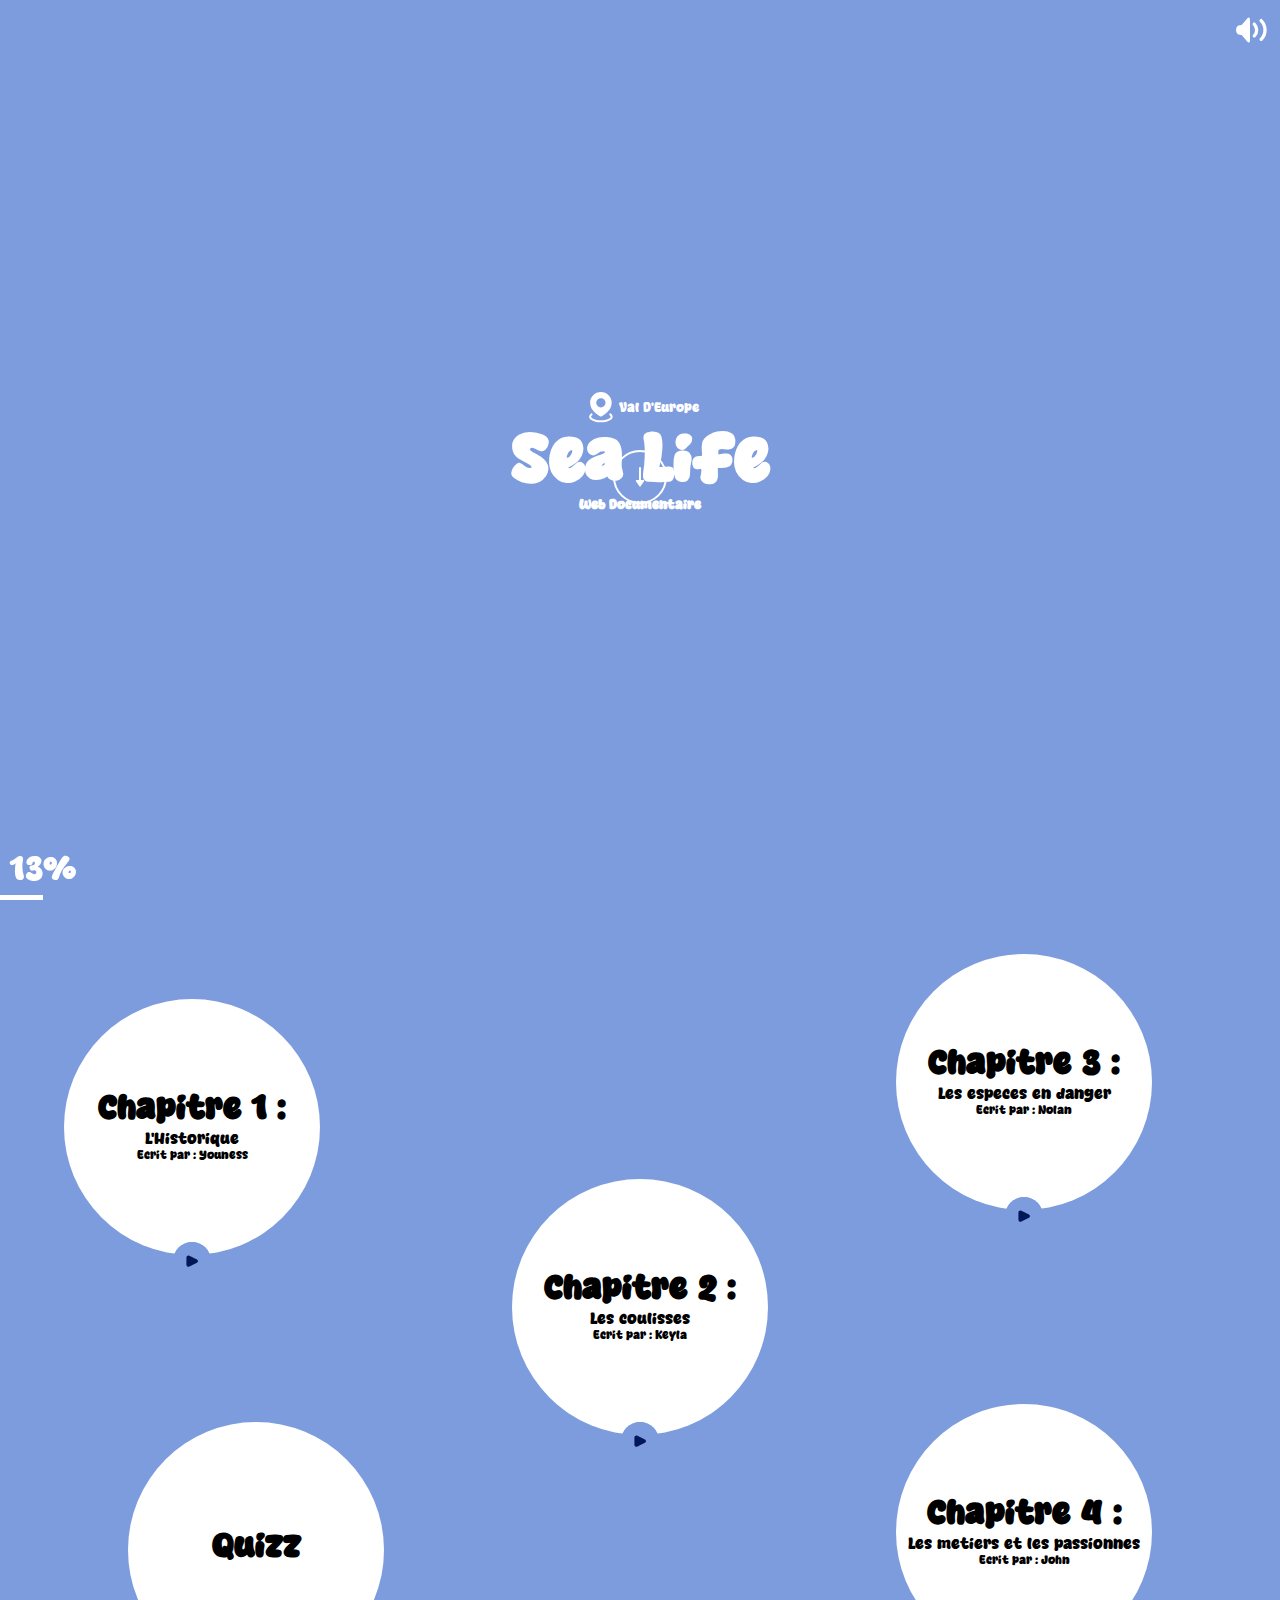
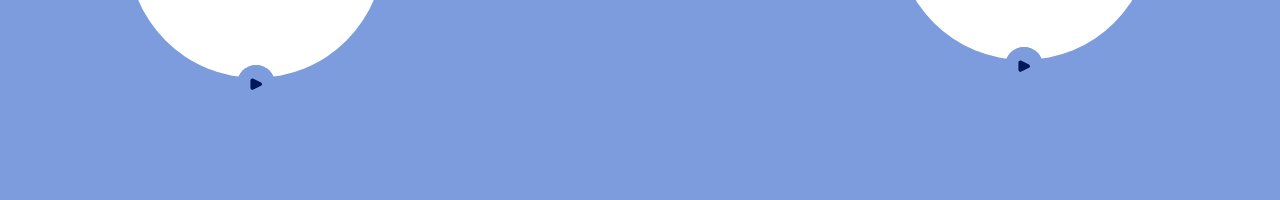
==== Sea life/Index.html @ f95d77ef "ye" ====
<!DOCTYPE html>
<html lang="en">
	<head>
		<meta charset="UTF-8" />
		<meta name="viewport" content="width=device-width, initial-scale=1.0" />
		<meta http-equiv="X-UA-Compatible" content="ie=edge" />
		<link rel="stylesheet" href="Style/Index.css" />
		<link rel="stylesheet" href="Style/style.css" />
		<title>Sea Life</title>
	</head>
	<body>
		<div class="section-wrapper">
			<!-- Section 1 -->
			<section class="section" id="section1">
				<div class="titre">
					<p style="display: flex; align-items: center">
						<img
							class="img"
							src="src/img/Pin_alt_fill.svg"
							alt="pin"
						/>Val D'Europe
					</p>
					<h1>Sea Life</h1>
					<h3>Web Documentaire</h3>
				</div>
				<div class="piedmehdi">
					<div class="chargement">
						<div class="guerriervoire"></div>
					</div>
				</div>
				<div class="minuteur">
					<div class="barre">
						<span class="pourcentage">0%</span>
					</div>
				</div>
				<svg
					class="sound_on"
					width="24"
					height="24"
					viewBox="0 0 24 24"
					fill="none"
					xmlns="http://www.w3.org/2000/svg"
				>
					<path
						d="M4.15838 13.9306C3.44537 12.7423 3.44537 11.2577 4.15838 10.0694V10.0694C4.37596 9.70674 4.73641 9.45272 5.1511 9.36978L6.84413 9.03117C6.94499 9.011 7.03591 8.95691 7.10176 8.87788L9.17085 6.39498C10.3534 4.97592 10.9447 4.26638 11.4723 4.45742C12 4.64846 12 5.57207 12 7.41928L12 16.5807C12 18.4279 12 19.3515 11.4723 19.5426C10.9447 19.7336 10.3534 19.0241 9.17085 17.605L7.10176 15.1221C7.03591 15.0431 6.94499 14.989 6.84413 14.9688L5.1511 14.6302C4.73641 14.5473 4.37596 14.2933 4.15838 13.9306V13.9306Z"
						fill="white"
					/>
					<path
						d="M14.5355 8.46447C15.4684 9.39732 15.9948 10.6611 16 11.9803C16.0052 13.2996 15.4888 14.5674 14.5633 15.5076"
						stroke="white"
						stroke-width="2"
						stroke-linecap="round"
					/>
					<path
						d="M18.6569 6.34314C20.1494 7.83572 20.9916 9.85769 20.9999 11.9685C21.0083 14.0793 20.182 16.1078 18.7012 17.6121"
						stroke="white"
						stroke-width="2"
						stroke-linecap="round"
					/>
				</svg>
				<svg
					class="sound_off"
					width="24"
					height="24"
					viewBox="0 0 24 24"
					fill="none"
					xmlns="http://www.w3.org/2000/svg"
				>
					<path
						d="M4.15838 13.9306C3.44537 12.7423 3.44537 11.2577 4.15838 10.0694V10.0694C4.37596 9.70674 4.73641 9.45272 5.1511 9.36978L6.84413 9.03117C6.94499 9.011 7.03591 8.95691 7.10176 8.87788L9.17085 6.39498C10.3534 4.97592 10.9447 4.26638 11.4723 4.45742C12 4.64846 12 5.57207 12 7.41928L12 16.5807C12 18.4279 12 19.3515 11.4723 19.5426C10.9447 19.7336 10.3534 19.0241 9.17085 17.605L7.10176 15.1221C7.03591 15.0431 6.94499 14.989 6.84413 14.9688L5.1511 14.6302C4.73641 14.5473 4.37596 14.2933 4.15838 13.9306V13.9306Z"
						fill="white"
					/>
					<path
						d="M15 15L21 9"
						stroke="white"
						stroke-width="2"
						stroke-linecap="round"
					/>
					<path
						d="M21 15L15 9"
						stroke="white"
						stroke-width="2"
						stroke-linecap="round"
					/>
				</svg>
				<a href="#section2">
					<svg
						class="slide"
						width="54"
						height="54"
						viewBox="0 0 54 54"
						fill="none"
						xmlns="http://www.w3.org/2000/svg"
					>
						<circle
							cx="27"
							cy="27"
							r="26"
							stroke="white"
							stroke-width="2"
						/>
						<path
							d="M27 32L27 18"
							stroke="white"
							stroke-width="2"
							stroke-linecap="round"
							stroke-linejoin="round"
						/>
						<path
							d="M27.2034 36.7152L31.0964 31.265C31.4746 30.7355 31.0961 30 30.4454 30L23.5546 30C22.9039 30 22.5254 30.7355 22.9036 31.265L26.7966 36.7152C26.8963 36.8548 27.1037 36.8548 27.2034 36.7152Z"
							fill="white"
						/>
					</svg>
				</a>
			</section>
		</div>
		<div class="section-wrapper">
			<!-- Section 2 -->
			<section class="section" id="section2">
				<div class="sommaire">
					<div class="chapitre1">
						<h1>Chapitre 1 :</h1>
						<p class="historique">L'Historique</p>
						<p class="auteur">Ecrit par : Youness</p>
						<svg
							class="introchap"
							width="72"
							height="72"
							viewBox="0 0 72 72"
							fill="none"
							xmlns="http://www.w3.org/2000/svg"
						>
							<rect
								width="72"
								height="72"
								rx="36"
								fill="#7D9CDE"
							/>
							<path
								d="M44.9656 32.8993L30.8111 25.822C28.218 24.5255 25.167 26.4111 25.167 29.3103V42.6896C25.167 45.5888 28.218 47.4745 30.8111 46.1779L44.9656 39.1007C47.5207 37.8231 47.5207 34.1768 44.9656 32.8993Z"
								fill="#001858"
							/>
						</svg>
					</div>

					<div class="chapitre2">
						<h1>Chapitre 2 :</h1>
						<p class="historique">Les coulisses</p>
						<p class="auteur">Ecrit par : Keyla</p>
						<svg
							class="introchap"
							width="72"
							height="72"
							viewBox="0 0 72 72"
							fill="none"
							xmlns="http://www.w3.org/2000/svg"
						>
							<rect
								width="72"
								height="72"
								rx="36"
								fill="#7D9CDE"
							/>
							<path
								d="M44.9656 32.8993L30.8111 25.822C28.218 24.5255 25.167 26.4111 25.167 29.3103V42.6896C25.167 45.5888 28.218 47.4745 30.8111 46.1779L44.9656 39.1007C47.5207 37.8231 47.5207 34.1768 44.9656 32.8993Z"
								fill="#001858"
							/>
						</svg>
					</div>
					<div class="chapitre3">
						<h1>Chapitre 3 :</h1>
						<p class="historique">Les especes en danger</p>
						<p class="auteur">Ecrit par : Nolan</p>
						<svg
							class="introchap"
							width="72"
							height="72"
							viewBox="0 0 72 72"
							fill="none"
							xmlns="http://www.w3.org/2000/svg"
						>
							<rect
								width="72"
								height="72"
								rx="36"
								fill="#7D9CDE"
							/>
							<path
								d="M44.9656 32.8993L30.8111 25.822C28.218 24.5255 25.167 26.4111 25.167 29.3103V42.6896C25.167 45.5888 28.218 47.4745 30.8111 46.1779L44.9656 39.1007C47.5207 37.8231 47.5207 34.1768 44.9656 32.8993Z"
								fill="#001858"
							/>
						</svg>
					</div>
					<div class="chapitre4">
						<h1>Chapitre 4 :</h1>
						<p class="historique">Les metiers et les passionnes</p>
						<p class="auteur">Ecrit par : John</p>
						<svg
							class="introchap"
							width="72"
							height="72"
							viewBox="0 0 72 72"
							fill="none"
							xmlns="http://www.w3.org/2000/svg"
						>
							<rect
								width="72"
								height="72"
								rx="36"
								fill="#7D9CDE"
							/>
							<path
								d="M44.9656 32.8993L30.8111 25.822C28.218 24.5255 25.167 26.4111 25.167 29.3103V42.6896C25.167 45.5888 28.218 47.4745 30.8111 46.1779L44.9656 39.1007C47.5207 37.8231 47.5207 34.1768 44.9656 32.8993Z"
								fill="#001858"
							/>
						</svg>
					</div>
					<div class="quizz">
						<h1>Quizz</h1>
						<p class="historique"></p>
						<p class="auteur"></p>
						<svg
							class="introchap"
							width="72"
							height="72"
							viewBox="0 0 72 72"
							fill="none"
							xmlns="http://www.w3.org/2000/svg"
						>
							<rect
								width="72"
								height="72"
								rx="36"
								fill="#7D9CDE"
							/>
							<path
								d="M44.9656 32.8993L30.8111 25.822C28.218 24.5255 25.167 26.4111 25.167 29.3103V42.6896C25.167 45.5888 28.218 47.4745 30.8111 46.1779L44.9656 39.1007C47.5207 37.8231 47.5207 34.1768 44.9656 32.8993Z"
								fill="#001858"
							/>
						</svg>
					</div>
					<div class="gallerie">
						<svg
							width="43"
							height="43"
							viewBox="0 0 43 43"
							fill="none"
							xmlns="http://www.w3.org/2000/svg"
						>
							<circle cx="21.5" cy="21.5" r="21.5" fill="white" />
							<path
								fill-rule="evenodd"
								clip-rule="evenodd"
								d="M16 17.2C16 16.0799 16 15.5198 16.218 15.092C16.4097 14.7157 16.7157 14.4097 17.092 14.218C17.5198 14 18.0799 14 19.2 14H20.5012C21.0521 14 21.3276 14 21.5829 14.0687C21.809 14.1295 22.0228 14.2296 22.2143 14.3644C22.4305 14.5166 22.6068 14.7282 22.9595 15.1514L24.5 17H26.8C27.9201 17 28.4802 17 28.908 17.218C29.2843 17.4097 29.5903 17.7157 29.782 18.092C30 18.5198 30 19.0799 30 20.2V22.8C30 23.9201 30 24.4802 29.782 24.908C29.5903 25.2843 29.2843 25.5903 28.908 25.782C28.4802 26 27.9201 26 26.8 26H26H17C16.4477 26 16 25.5523 16 25V18V17.2ZM14 18.0192C13.6078 18.0431 13.3295 18.097 13.092 18.218C12.7157 18.4097 12.4097 18.7157 12.218 19.092C12 19.5198 12 20.0799 12 21.2V23.6C12 25.8402 12 26.9603 12.436 27.816C12.8195 28.5686 13.4314 29.1805 14.184 29.564C15.0397 30 16.1598 30 18.4 30H22.8C23.9201 30 24.4802 30 24.908 29.782C25.2843 29.5903 25.5903 29.2843 25.782 28.908C25.903 28.6705 25.9569 28.3922 25.9808 28H17C15.3431 28 14 26.6569 14 25V18.0192Z"
								fill="#222222"
							/>
						</svg>
					</div>
				</div>
			</section>
		</div>
		<script src="src/js/script.js"></script>
	</body>
</html>
---- Sea life/Style/Index.css ----
html {
	scroll-behavior: smooth;
}
/* Style général */
.titre {
	font-family: "Yang Bagus", sans-serif;
	color: #ffffff;
	display: flex;
	flex-direction: column;
	justify-content: center;
	align-items: center;
	position: absolute;
	top: 50%;
	left: 50%;
	transform: translate(-50%, -50%);
	text-align: center;
}

/* Typographie responsive */
h1 {
	font-size: 5vw;
	padding: 0;
	margin: 0;
}
p,
h3 {
	font-size: 1vw;
	margin: 0;
	padding: 0;
}

/* Animation SVG */
.slide {
	position: absolute;
	animation: moveUpDown 0.8s infinite alternate;
	left: 50%;
	transform: translateX(-50%);
}

@keyframes moveUpDown {
	0% {
		top: 80%;
		transform: translateX(-50%) rotate(0deg);
	}
	100% {
		top: 85%;
		transform: translateX(-50%) rotate(10deg);
	}
}

/* Section avec positionnement relatif */
.section {
	position: relative;
}

/* Styles pour les "chapitres" et textes internes */
.chapitre1,
.chapitre2,
.chapitre3,
.quizz,
.chapitre4 {
	position: absolute;
	background-color: #ffffff;
	color: #000000;
	border-radius: 50%;
	width: 20vw;
	height: 20vw;
	display: flex;
	align-items: center;
	justify-content: center;
	font-size: 1.5vw;
	flex-direction: column;
	text-align: center;
	gap: 0.2vh;
}

/* Textes internes */
.chapitre1 h1,
.chapitre2 h1,
.chapitre3 h1,
.chapitre4 h1,
.quizz h1 {
	font-size: 1.7em; /* Ajusté pour les titres de chapitres */
	margin: 0;
}
.historique {
	font-size: 0.8em; /* Style pour le texte "Historique" */
}
.auteur {
	font-size: 0.6em; /* Style pour le texte de l’auteur */
	color: #000000; /* Couleur plus sombre pour contraste */
}

/* Positionnement adaptatif */
.chapitre1 {
	top: 10vh;
	left: 5vw;
}
.chapitre2 {
	top: 30vh;
	left: 40vw;
}
.chapitre3 {
	top: 5vh;
	left: 70vw;
}
.quizz {
	top: 57vh;
	left: 10vw;
}
.chapitre4 {
	top: 55vh;
	left: 70vw;
}

/* Styles adaptatifs pour écrans moyens */
@media (max-width: 1024px) {
	h1 {
		font-size: 10vw;
	}
	p,
	h3 {
		font-size: 4vw;
	}

	.chapitre1,
	.chapitre2,
	.chapitre3,
	.quizz,
	.chapitre4 {
		width: 25vw;
		height: 25vw;
		font-size: 2.5vw;
	}

	.chapitre1 h1,
	.chapitre2 h1,
	.chapitre3 h1,
	.chapitre4 h1,
	.quizz h1 {
		font-size: 4vw;
	}
	.historique {
		font-size: 1.2vw;
	}
	.auteur {
		font-size: 1vw;
	}

	.chapitre1 {
		top: 12vh;
		left: 5vw;
	}
	.chapitre2 {
		top: 35vh;
		left: 25vw;
	}
	.chapitre3 {
		top: 8vh;
		left: 60vw;
	}
	.quizz {
		top: 65vh;
		left: 10vw;
	}
	.chapitre4 {
		top: 55vh;
		left: 60vw;
	}
}

/* Styles adaptatifs pour petits écrans */
@media (max-width: 768px) {
	h1 {
		font-size: 12vw;
	}
	p,
	h3 {
		font-size: 5vw;
	}

	.chapitre1,
	.chapitre2,
	.chapitre3,
	.quizz,
	.chapitre4 {
		width: 30vw;
		height: 30vw;
		font-size: 3vw;
	}

	.chapitre1 h1,
	.chapitre2 h1,
	.chapitre3 h1,
	.chapitre4 h1,
	.quizz h1 {
		font-size: 5vw;
	}
	.historique {
		font-size: 2.5vw;
	}
	.auteur {
		font-size: 1.8vw;
	}

	.chapitre1 {
		top: 15vh;
		left: 5vw;
	}
	.chapitre2 {
		top: 45vh;
		left: 20vw;
	}
	.chapitre3 {
		top: 10vh;
		left: 50vw;
	}
	.quizz {
		top: 75vh;
		left: 5vw;
	}
	.chapitre4 {
		top: 65vh;
		left: 50vw;
	}
}

/* Styles pour très petits écrans */
@media (max-width: 480px) {
	h1 {
		font-size: 14vw;
	}
	p,
	h3 {
		font-size: 6vw;
	}

	.chapitre1,
	.chapitre2,
	.chapitre3,
	.quizz,
	.chapitre4 {
		width: 35vw;
		height: 35vw;
		font-size: 4vw;
	}

	.chapitre1 h1,
	.chapitre2 h1,
	.chapitre3 h1,
	.chapitre4 h1,
	.quizz h1 {
		font-size: 6vw;
	}
	.historique {
		font-size: 3vw;
	}
	.auteur {
		font-size: 2.5vw;
	}

	.chapitre1 {
		top: 20vh;
		left: 5vw;
	}
	.chapitre2 {
		top: 55vh;
		left: 15vw;
	}
	.chapitre3 {
		top: 15vh;
		left: 45vw;
	}
	.quizz {
		top: 80vh;
		left: 5vw;
	}
	.chapitre4 {
		top: 70vh;
		left: 45vw;
	}
}

/* Style pour les boutons */
.introchap {
	background-color: #7d9cde;
	border-radius: 50%;
	width: 3vw;
	height: 3vw;
	top: 27vh;
	display: flex;
	position: absolute;
	align-items: center;
	justify-content: center;
	cursor: pointer;
	font-size: 1.5vw;
}

@media (max-width: 480px) {
	.introchap {
		width: 10vw;
		height: 10vw;
		top: 20vh;
		font-size: 2.5vw;
	}
}

/* Espacement entre les éléments */
.chapitre1,
.chapitre2,
.chapitre3,
.quizz,
.chapitre4 {
	margin: 1vh 0; /* Espacement vertical */
	flex-direction: column;
	align-items: center;
	justify-content: center;
}

.piedmehdi {
	display: flex;
	justify-content: center;
	align-items: center;
	height: 100vh;
}

.chargement {
	width: 0; /* Start at 0 */
	height: 5px; /* Thickness of the loading bar */
	background-color: #ffffff00;
	overflow: hidden;
	position: fixed;
	bottom: 0; /* Align to bottom */
	left: 0; /* Align to left */
}

.guerriervoire {
	width: 0%; /* Start with 0% and increase with JavaScript */
	height: 100%;
	background-color: #ffffff;
	transition: width 0.1s ease;
}

@keyframes fill {
	0% {
		width: 0;
	}
	100% {
		width: 100%;
	}
}

.chapitre1:hover,
.chapitre2:hover,
.chapitre3:hover,
.chapitre4:hover,
.quizz:hover,
.introchap:hover {
	transform: scale(1.05);
	box-shadow: 0 0 10px rgba(0, 0, 0, 0.2);
	transition: transform 0.3s ease, box-shadow 0.3s ease;
}

.sound_on {
	cursor: pointer;
	position: fixed;
	top: 10px;
	right: 10px;
	z-index: 9999;
	width: 40px;
	height: 40px;
	background-color: #7d9cde;
	border-radius: 50%;
	display: flex;
	justify-content: center;
	align-items: center;
	font-size: 20px;
	color: white;
}

.sound_off {
	cursor: pointer;
	position: fixed;
	top: 10px;
	right: 10px;
	z-index: 9999;
	width: 40px;
	height: 40px;
	background-color: #7d9cde;
	border-radius: 50%;
	display: none;
	justify-content: center;
	align-items: center;
	font-size: 20px;
	color: white;
}

.minuteur {
	position: fixed;
	bottom: 10px;
	left: 10px;
}
---- Sea life/Style/style.css ----
body {
    -webkit-font-smoothing: antialiased;
    -moz-osx-font-smoothing: grayscale;
}
@font-face {
	font-family: "Yang Bagus";
	src: url("../src/font/Yang-Bagus.woff") format("woff");
	font-weight: normal;
	font-style: normal;
}
* {
	margin: 0;
	padding: 0;
	box-sizing: border-box;
}
body {
	font-family: "Yang Bagus";
	text-align: center;
}
.section-wrapper {
	height: 100vh;
	overflow: hidden;
}

.section {
	height: 100vh;
	display: flex;
	align-items: center;
	justify-content: center;
	color: white;
	font-size: 2em;
	padding: 20px;
	
}

/* Different background colors for each section */
#section1, #section2 {
    background-color: #7d9cde;
}
html {
    scroll-behavior: smooth;
}
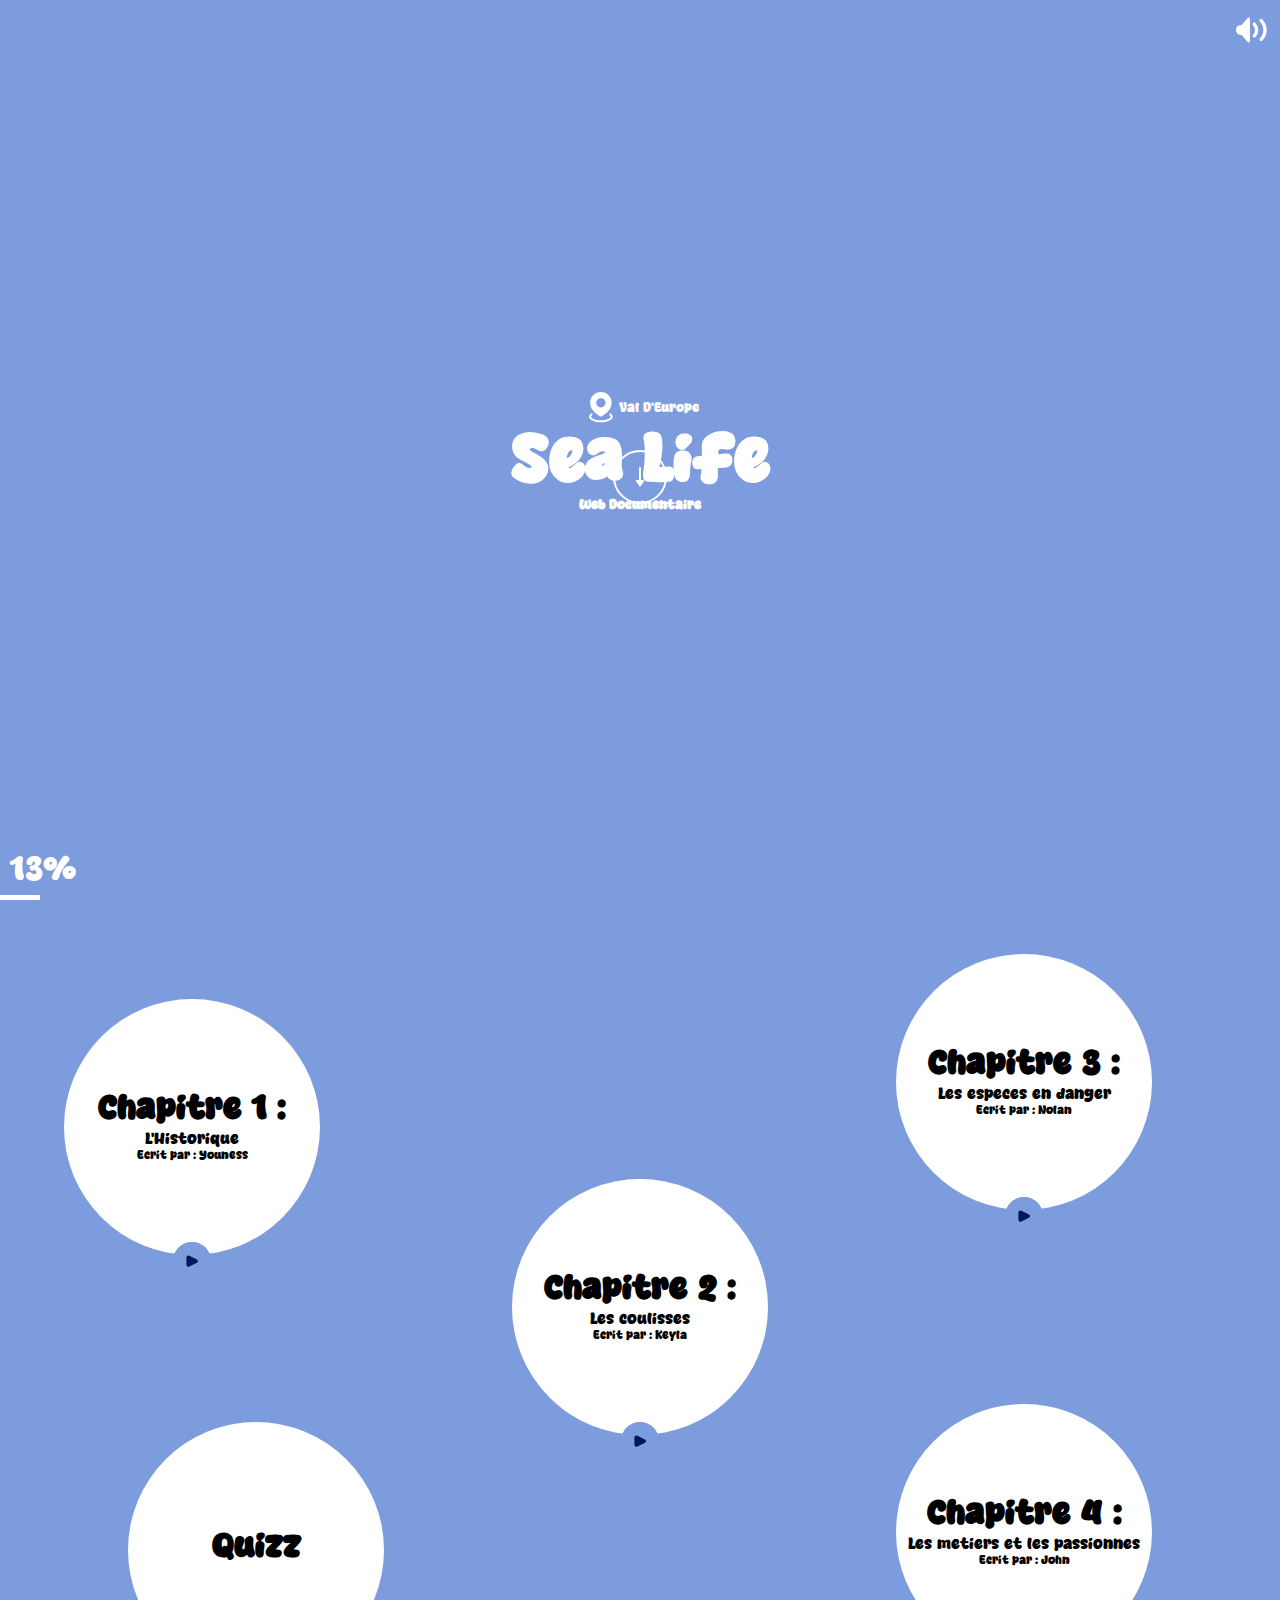
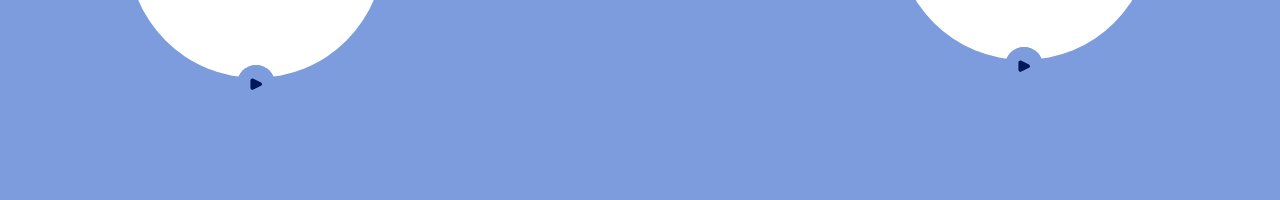
==== commit c3c4b385: "maj" ====
--- a/Sea life/Index.html
+++ b/Sea life/Index.html
@@ -1,5 +1,5 @@
 <!DOCTYPE html>
-<html lang="en">
+<html lang="fr">
 	<head>
 		<meta charset="UTF-8" />
 		<meta name="viewport" content="width=device-width, initial-scale=1.0" />
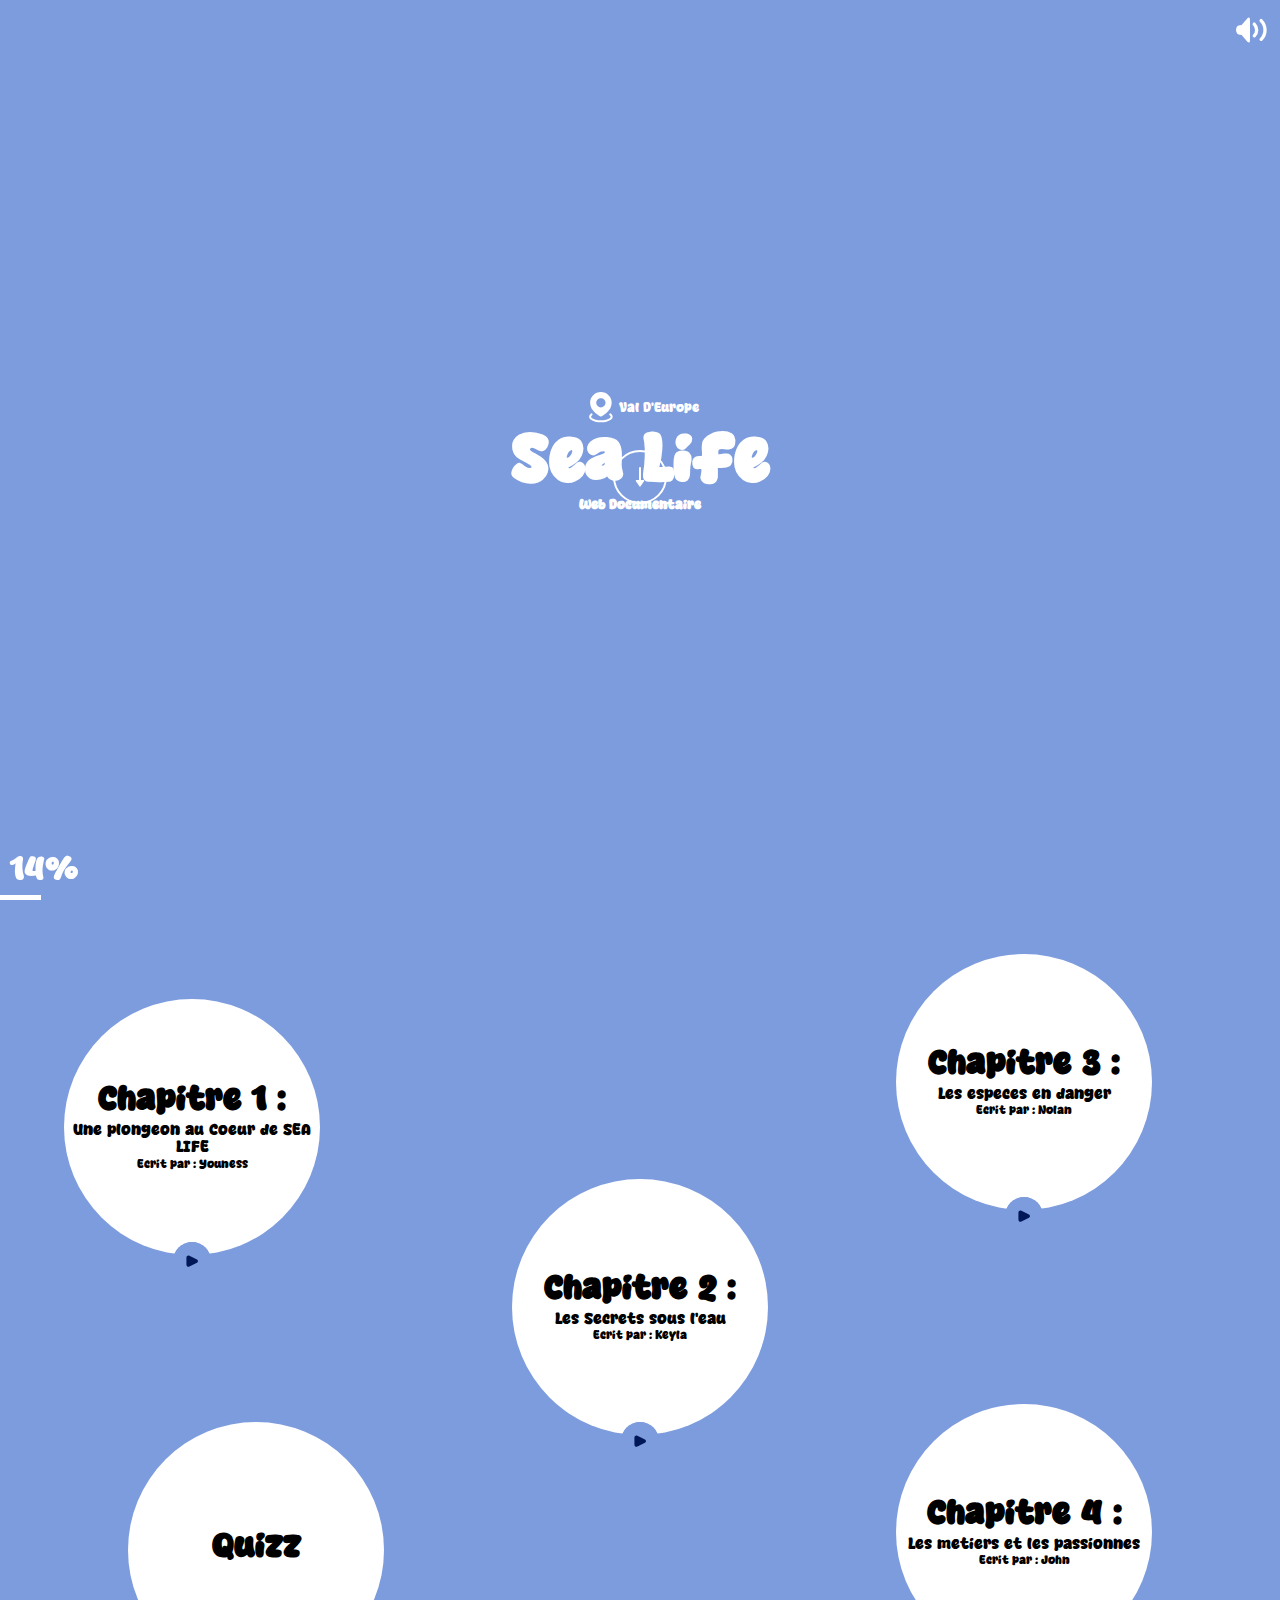
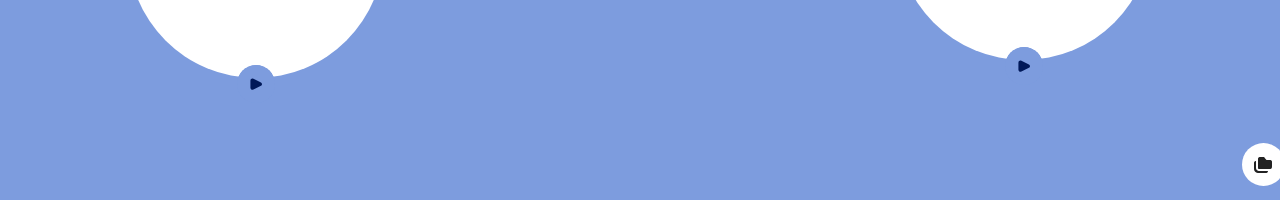
==== commit 4e3eaf85: "commit keyla" ====
--- a/Sea life/Index.html
+++ b/Sea life/Index.html
@@ -6,7 +6,7 @@
 		<meta http-equiv="X-UA-Compatible" content="ie=edge" />
 		<link rel="stylesheet" href="Style/Index.css" />
 		<link rel="stylesheet" href="Style/style.css" />
-		<title>Sea Life</title>
+		<title>Au Fil de l'Eau - Webdocumentaire</title>
 	</head>
 	<body>
 		<div class="section-wrapper">
@@ -120,9 +120,12 @@
 				<div class="sommaire">
 					<div class="chapitre1">
 						<h1>Chapitre 1 :</h1>
-						<p class="historique">L'Historique</p>
+						<p class="historique">
+							Une plongeon au Coeur de SEA LIFE
+						</p>
 						<p class="auteur">Ecrit par : Youness</p>
 						<svg
+							onclick="window.location.href = 'chapitre1.html';"
 							class="introchap"
 							width="72"
 							height="72"
@@ -145,9 +148,10 @@
 
 					<div class="chapitre2">
 						<h1>Chapitre 2 :</h1>
-						<p class="historique">Les coulisses</p>
+						<p class="historique">Les Secrets sous l’eau</p>
 						<p class="auteur">Ecrit par : Keyla</p>
 						<svg
+							onclick="window.location.href = 'chapitre2.html';"
 							class="introchap"
 							width="72"
 							height="72"
@@ -220,6 +224,7 @@
 						<p class="historique"></p>
 						<p class="auteur"></p>
 						<svg
+							onclick="window.location.href = 'Quizz.html';"
 							class="introchap"
 							width="72"
 							height="72"
--- a/Sea life/Style/Index.css
+++ b/Sea life/Style/Index.css
@@ -400,3 +400,16 @@
 	bottom: 10px;
 	left: 10px;
 }
+
+.gallerie {
+	position: absolute;
+	bottom: 0.5%;
+	left: 97%;
+	z-index: 9999;
+}
+
+.gallerie:hover {
+	cursor: pointer;
+	transform: scale(1.1);
+	transition: all 0.3s ease-in-out;
+}
--- a/Sea life/Style/style.css
+++ b/Sea life/Style/style.css
@@ -1,6 +1,6 @@
 body {
-    -webkit-font-smoothing: antialiased;
-    -moz-osx-font-smoothing: grayscale;
+	-webkit-font-smoothing: antialiased;
+	-moz-osx-font-smoothing: grayscale;
 }
 @font-face {
 	font-family: "Yang Bagus";
@@ -30,13 +30,48 @@
 	color: white;
 	font-size: 2em;
 	padding: 20px;
-	
 }
 
-/* Different background colors for each section */
-#section1, #section2 {
-    background-color: #7d9cde;
+body {
+	background-color: #7d9cde;
+}
+#section1,
+#section2 {
+	background-color: #7d9cde;
 }
 html {
-    scroll-behavior: smooth;
+	scroll-behavior: smooth;
 }
+.container_button {
+	display: flex;
+	justify-content: center;
+	align-items: center;
+	width: 100%;
+	height: 45vh;
+}
+
+.container_button button {
+	width: 100%;
+	height: 100%;
+	background-color: #7d9cde;
+	border: none;
+	color: white;
+	font-size: 1.5vw;
+	cursor: pointer;
+	transition: background-color 0.3s ease;
+	font-size: 2.5vw;
+	display: flex;
+	justify-content: center;
+	align-items: center;
+	flex-direction: column;
+	gap: 1vh;
+}
+
+.container_button button:hover {
+	background-color: #7d9cde;
+}
+
+.container_button button:nth-child(2) {
+	background-color: #ffffff;
+	color: #7d9cde;
+}
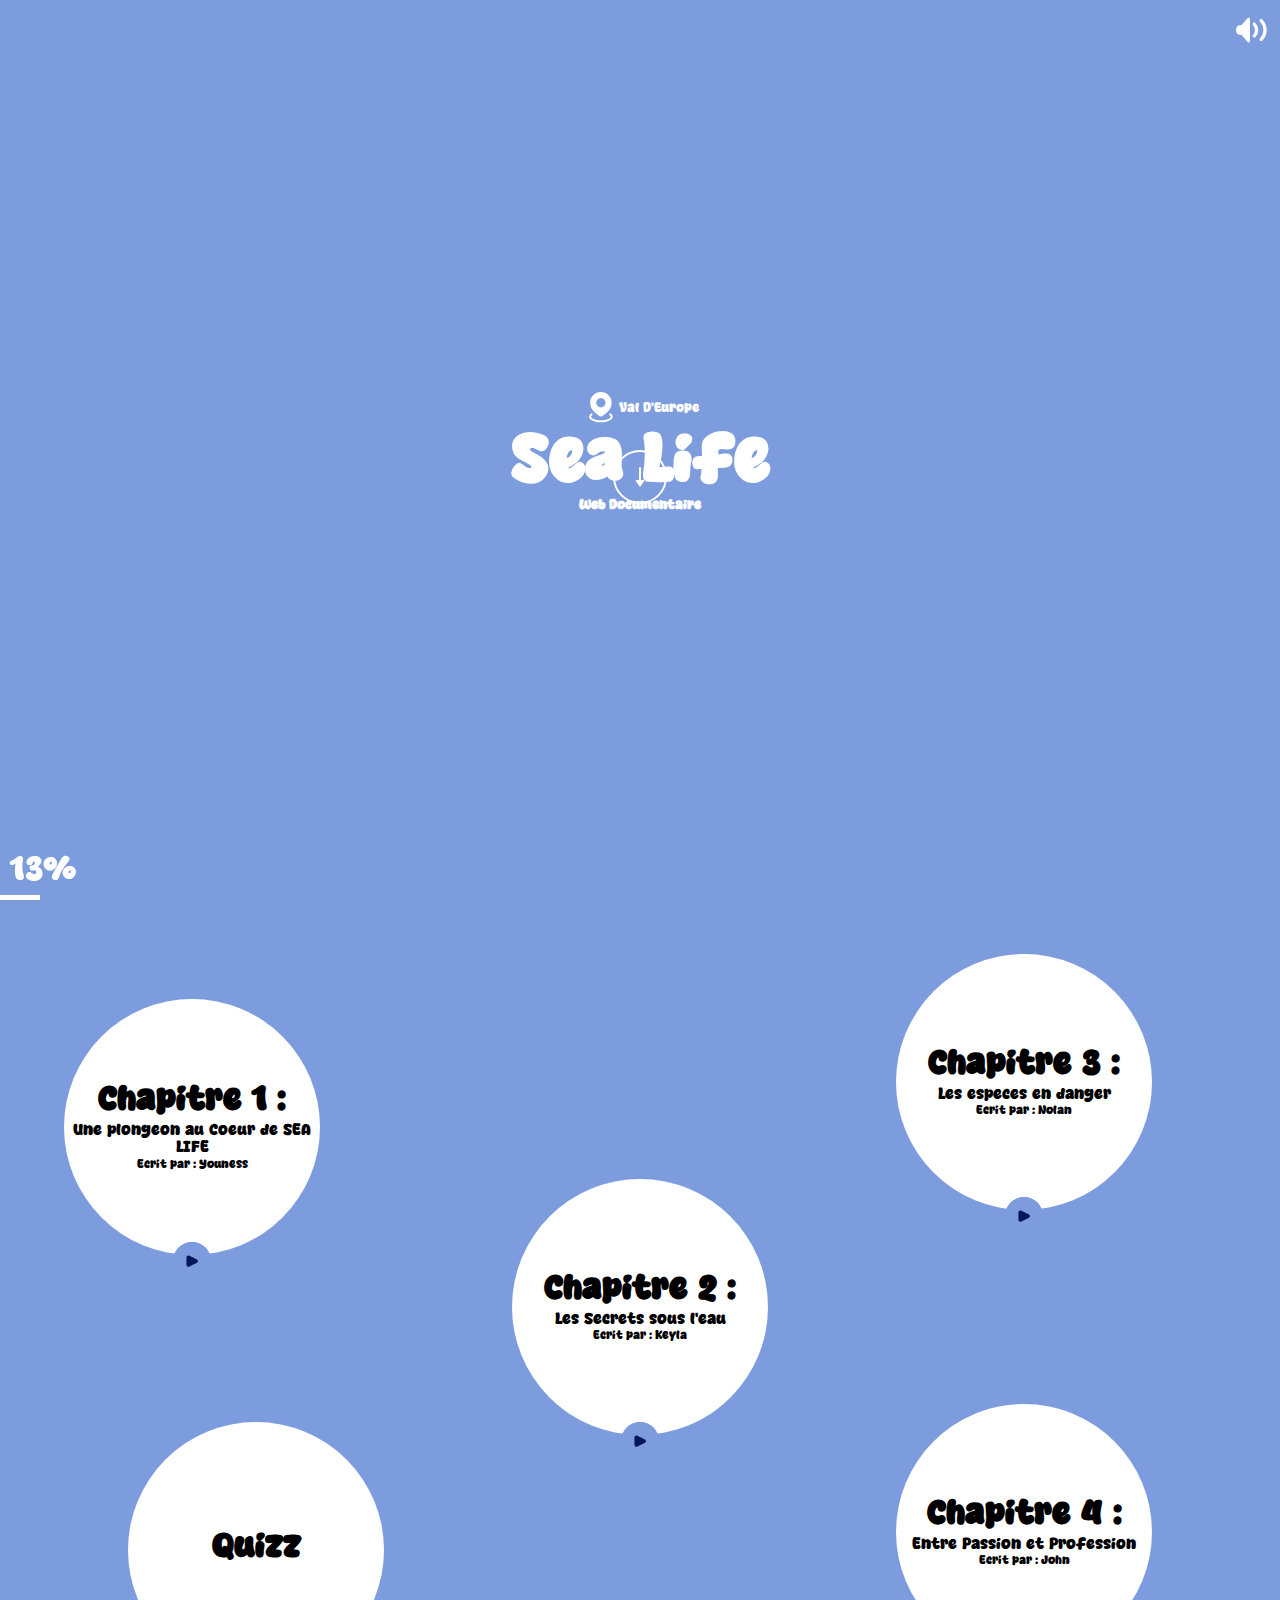
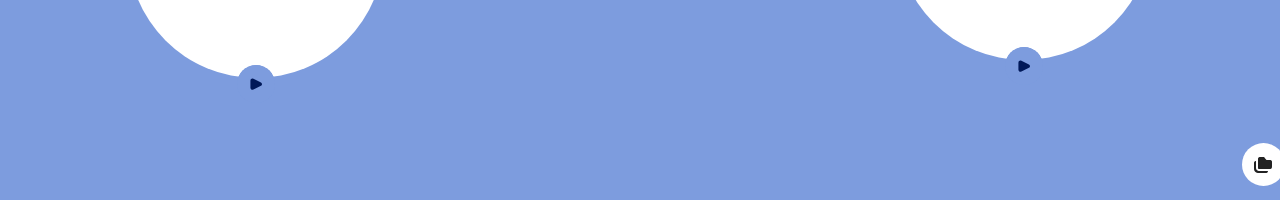
==== commit 632d2d64: "Update Index.html" ====
--- a/Sea life/Index.html
+++ b/Sea life/Index.html
@@ -9,6 +9,7 @@
 		<title>Au Fil de l'Eau - Webdocumentaire</title>
 	</head>
 	<body>
+		
 		<div class="section-wrapper">
 			<!-- Section 1 -->
 			<section class="section" id="section1">
@@ -176,6 +177,7 @@
 						<p class="historique">Les especes en danger</p>
 						<p class="auteur">Ecrit par : Nolan</p>
 						<svg
+						onclick="window.location.href = 'chapitre3.html';"
 							class="introchap"
 							width="72"
 							height="72"
@@ -197,9 +199,10 @@
 					</div>
 					<div class="chapitre4">
 						<h1>Chapitre 4 :</h1>
-						<p class="historique">Les metiers et les passionnes</p>
+						<p class="historique">Entre Passion et Profession</p>
 						<p class="auteur">Ecrit par : John</p>
 						<svg
+						onclick="window.location.href = 'chapitre4.html';"
 							class="introchap"
 							width="72"
 							height="72"
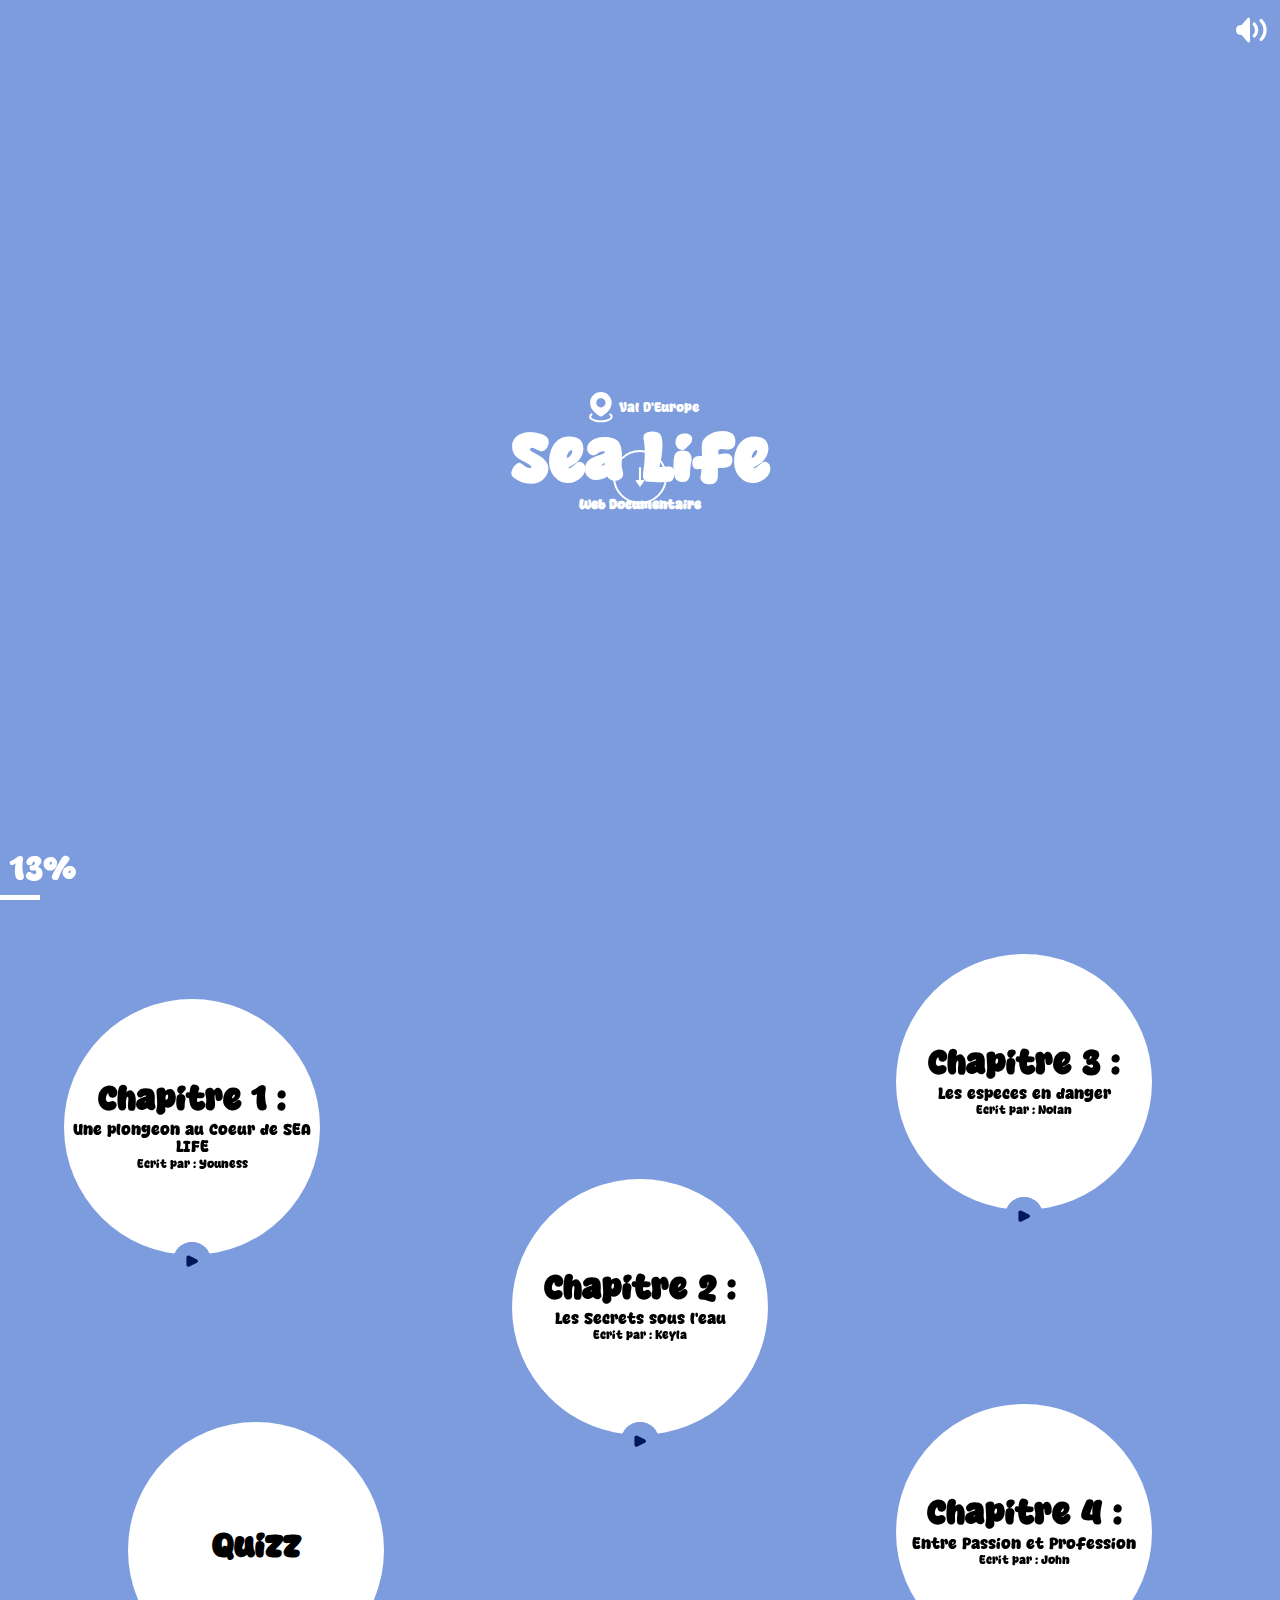
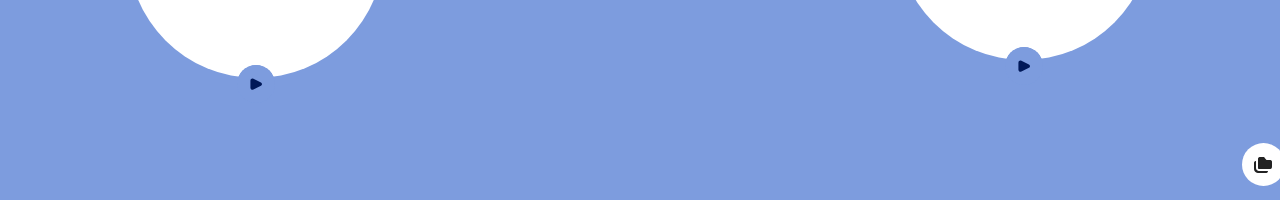
==== commit 13b8c6c5: "lala" ====
--- a/Sea life/Index.html
+++ b/Sea life/Index.html
@@ -9,7 +9,6 @@
 		<title>Au Fil de l'Eau - Webdocumentaire</title>
 	</head>
 	<body>
-		
 		<div class="section-wrapper">
 			<!-- Section 1 -->
 			<section class="section" id="section1">
@@ -177,7 +176,7 @@
 						<p class="historique">Les especes en danger</p>
 						<p class="auteur">Ecrit par : Nolan</p>
 						<svg
-						onclick="window.location.href = 'chapitre3.html';"
+							onclick="window.location.href = 'chapitre3.html';"
 							class="introchap"
 							width="72"
 							height="72"
@@ -202,7 +201,7 @@
 						<p class="historique">Entre Passion et Profession</p>
 						<p class="auteur">Ecrit par : John</p>
 						<svg
-						onclick="window.location.href = 'chapitre4.html';"
+							onclick="window.location.href = 'chapitre4.html';"
 							class="introchap"
 							width="72"
 							height="72"
--- a/Sea life/Style/style.css
+++ b/Sea life/Style/style.css
@@ -35,9 +35,9 @@
 body {
 	background-color: #7d9cde;
 }
-#section1,
+#section1
 #section2 {
-	background-color: #7d9cde;
+	background-color: #7d9cde00;
 }
 html {
 	scroll-behavior: smooth;
@@ -49,7 +49,24 @@
 	width: 100%;
 	height: 45vh;
 }
-
+.retour {
+	position: fixed;
+	top: 30px;
+	left: 2%;
+	color: #ffffff;
+	font-weight: lighter;
+	cursor: pointer;
+	animation: moveLeftRight 0.5s ease-in-out infinite alternate;
+	z-index: 1;
+}
+@keyframes moveLeftRight {
+	0% {
+		transform: translateX(-5px);
+	}
+	100% {
+		transform: translateX(5px);
+	}
+}
 .container_button button {
 	width: 100%;
 	height: 100%;
@@ -75,3 +92,35 @@
 	background-color: #ffffff;
 	color: #7d9cde;
 }
+
+.background {
+	
+	
+	transform: scale(67%);
+	
+	background-repeat: no-repeat;
+	background-size: cover;
+	opacity: 0.3;
+	position: fixed;
+	top: -125%; 
+	left: -45%;
+	z-index: -1;
+}
+.precedent {
+    margin-right: 30%;
+    font-size: 90px;
+}
+
+.precedent:hover {
+    transform: scale(1.1);
+	filter: drop-shadow(0 0 10px #FF934B);
+}
+
+.suivant {
+    font-size: 90px;
+}
+
+.suivant:hover {
+    	transform: scale(1.1);
+	filter: drop-shadow(0 0 10px #FF934B);
+}
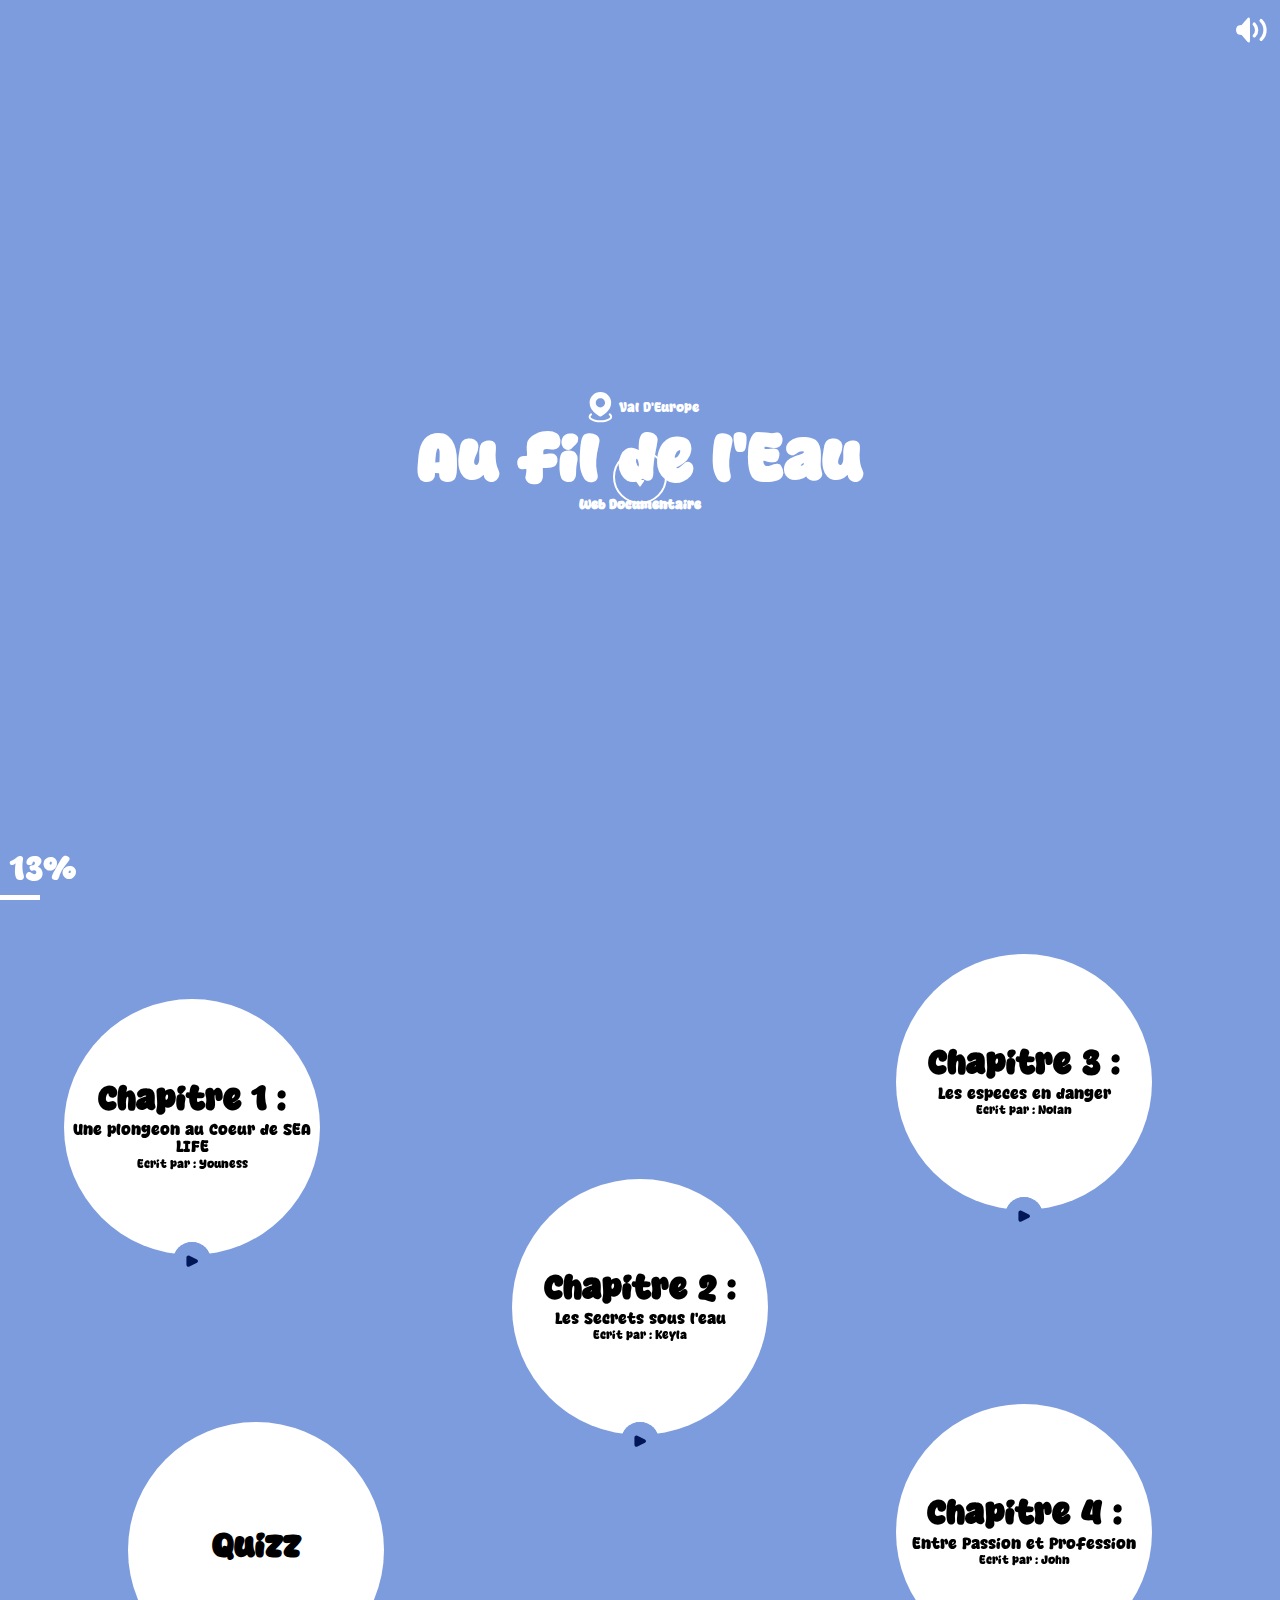
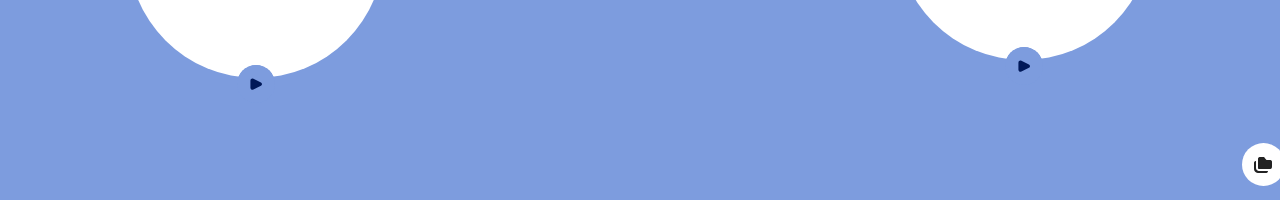
==== commit 647bb43c: "maj 1" ====
--- a/Sea life/Index.html
+++ b/Sea life/Index.html
@@ -20,7 +20,7 @@
 							alt="pin"
 						/>Val D'Europe
 					</p>
-					<h1>Sea Life</h1>
+					<h1>Au fil de l'Eau</h1>
 					<h3>Web Documentaire</h3>
 				</div>
 				<div class="piedmehdi">
--- a/Sea life/Style/style.css
+++ b/Sea life/Style/style.css
@@ -35,8 +35,7 @@
 body {
 	background-color: #7d9cde;
 }
-#section1
-#section2 {
+#section1 #section2 {
 	background-color: #7d9cde00;
 }
 html {
@@ -94,33 +93,34 @@
 }
 
 .background {
-	
-	
-	transform: scale(67%);
-	
+	background-image: url("../src/img/background.png");
 	background-repeat: no-repeat;
 	background-size: cover;
-	opacity: 0.3;
+	background-position: center center;
+	opacity: 0.5;
 	position: fixed;
-	top: -125%; 
-	left: -45%;
+	top: 0;
+	left: 0;
+	width: 100%;
+	height: 100%;
 	z-index: -1;
 }
+
 .precedent {
-    margin-right: 30%;
-    font-size: 90px;
+	margin-right: 30%;
+	font-size: 90px;
 }
 
 .precedent:hover {
-    transform: scale(1.1);
-	filter: drop-shadow(0 0 10px #FF934B);
+	transform: scale(1.1);
+	filter: drop-shadow(0 0 10px #ff934b);
 }
 
 .suivant {
-    font-size: 90px;
+	font-size: 90px;
 }
 
 .suivant:hover {
-    	transform: scale(1.1);
-	filter: drop-shadow(0 0 10px #FF934B);
+	transform: scale(1.1);
+	filter: drop-shadow(0 0 10px #ff934b);
 }
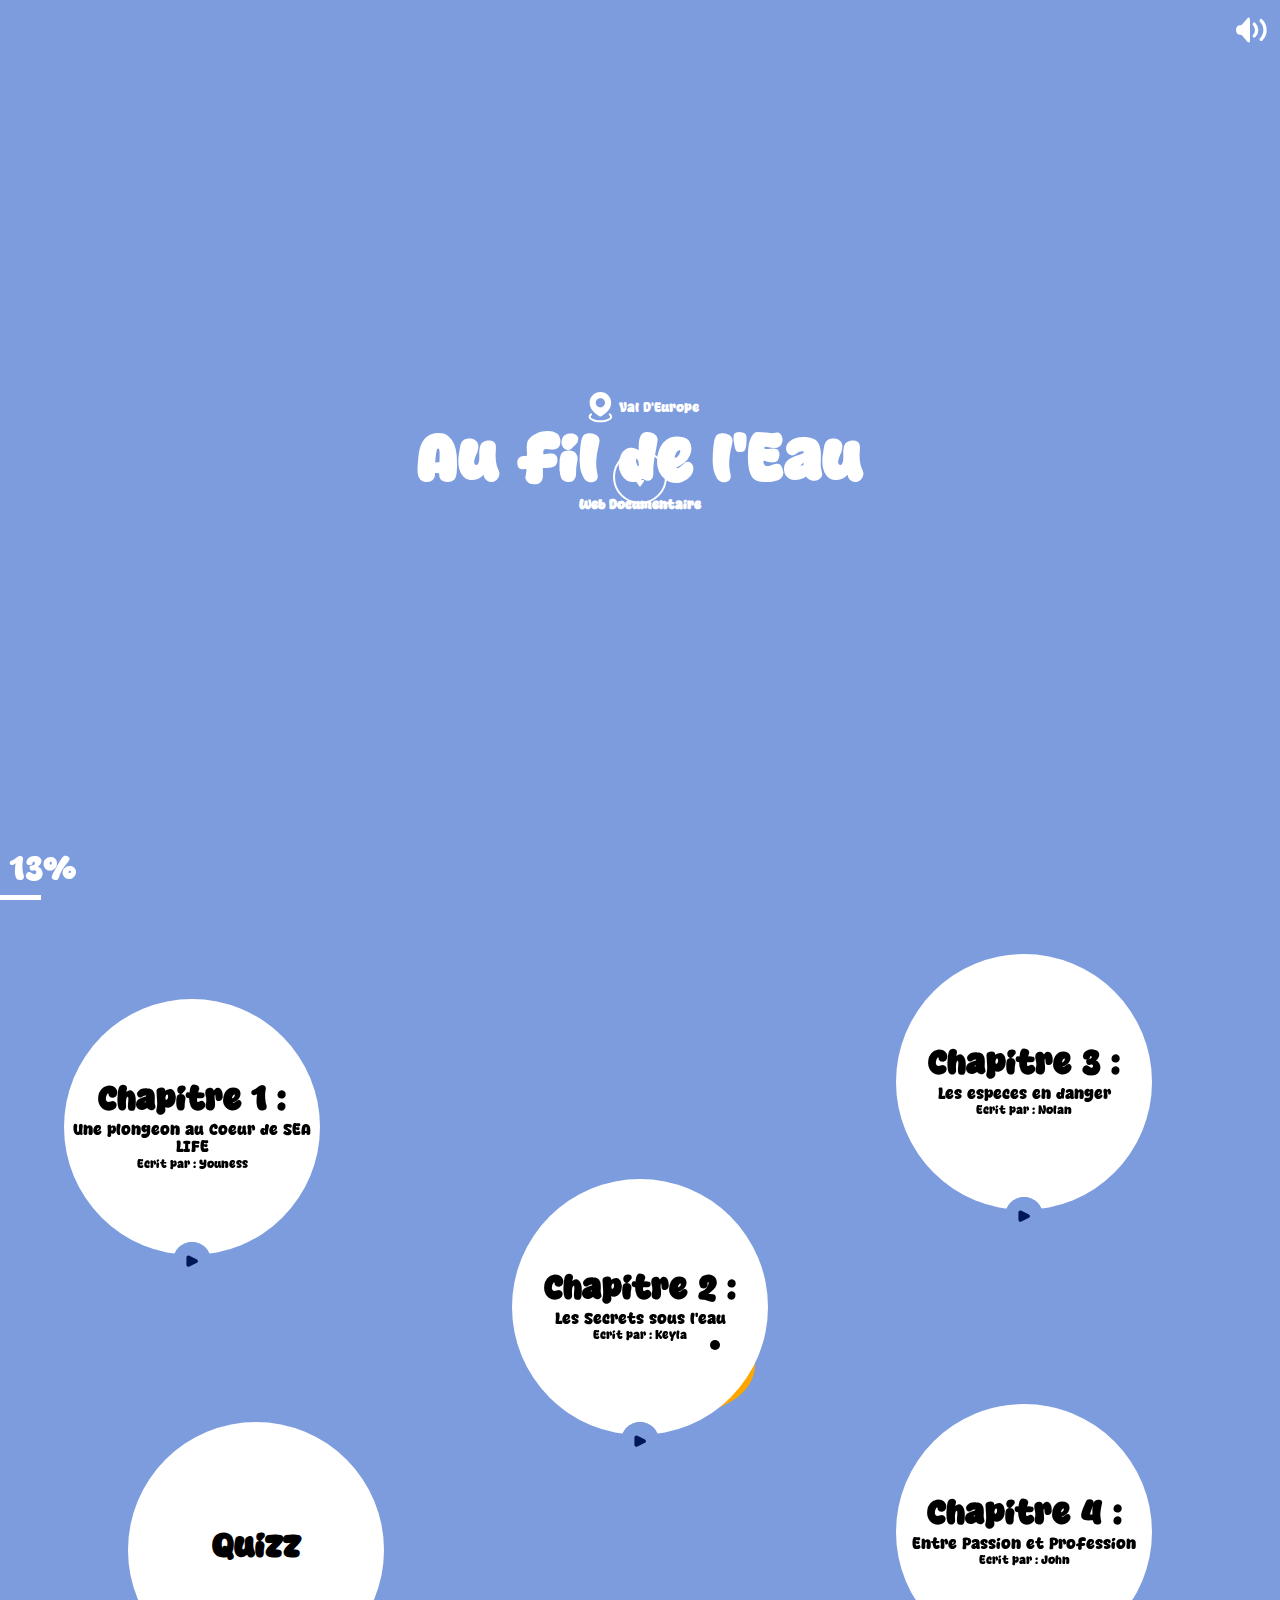
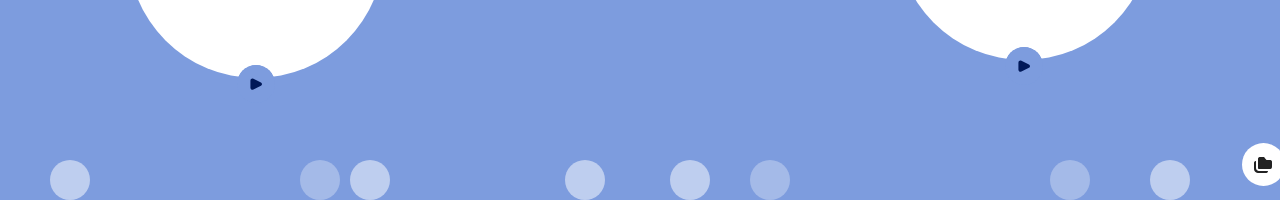
==== commit 3046bef8: "11" ====
--- a/Sea life/Index.html
+++ b/Sea life/Index.html
@@ -145,7 +145,24 @@
 							/>
 						</svg>
 					</div>
+					<div class="fish">
+						<div class="fish-body">
+							<div class="eye">
+								<div class="pupil"></div>
+							</div>
+						</div>
+						<div class="fin"></div>
+						<div class="fin fin-bottom"></div>
+					</div>
 
+					<div class="bubbles bubble-1"></div>
+					<div class="bubbles bubble-5"></div>
+					<div class="bubbles bubble-2"></div>
+					<div class="bubbles bubble-6"></div>
+					<div class="bubbles bubble-3"></div>
+					<div class="bubbles bubble-7"></div>
+					<div class="bubbles bubble-4"></div>
+					<div class="bubbles bubble-8"></div>
 					<div class="chapitre2">
 						<h1>Chapitre 2 :</h1>
 						<p class="historique">Les Secrets sous l’eau</p>
--- a/Sea life/Style/Index.css
+++ b/Sea life/Style/Index.css
@@ -413,3 +413,133 @@
 	transform: scale(1.1);
 	transition: all 0.3s ease-in-out;
 }
+.fish {
+	width: 150px;
+	height: 100px;
+	animation: swim 3s infinite;
+}
+
+/* Franklin */
+.fish-body {
+	position: relative;
+	margin-top: 30px;
+	margin-left: 40px;
+	background-color: orange;
+	border-radius: 50%;
+	width: 150px;
+	height: 100px;
+}
+
+.eye {
+	position: absolute;
+	margin-left: 100px;
+	margin-top: 20px;
+	z-index: 1;
+	background-color: white;
+	border-radius: 50%;
+	width: 20px;
+	height: 20px;
+}
+
+.pupil {
+	position: absolute;
+	z-index: 2;
+	margin-left: 5px;
+	margin-top: 5px;
+	background-color: black;
+	border-radius: 50%;
+	height: 10px;
+	width: 10px;
+}
+
+.fin {
+	margin-top: -100px;
+	background-color: orange;
+	border-radius: 50%;
+	transform: rotate(40deg);
+	width: 80px;
+	height: 50px;
+}
+
+.fin-bottom {
+	margin-top: -10px;
+	transform: rotate(-40deg);
+}
+
+/* Bubbles */
+.bubbles {
+	position: absolute;
+	bottom: 0;
+	z-index: 5;
+	margin-right: 50px;
+	background-color: white;
+	border-radius: 50%;
+	opacity: 0.5;
+	width: 40px;
+	height: 40px;
+	animation: up 4s infinite;
+}
+
+.bubble-2 {
+	left: 350px;
+	animation: up 2s infinite;
+}
+
+.bubble-3 {
+	left: 750px;
+	opacity: 0.3;
+	animation: up 5s infinite;
+}
+
+.bubble-4 {
+	left: 1150px;
+	animation: up 6s infinite;
+}
+
+.bubble-5 {
+	left: 50px;
+	animation: up 5s infinite;
+}
+
+.bubble-6 {
+	left: 300px;
+	opacity: 0.3;
+	animation: up 3s infinite;
+}
+
+.bubble-7 {
+	left: 670px;
+	animation: up 4s infinite;
+}
+
+.bubble-8 {
+	left: 1050px;
+	opacity: 0.3;
+	animation: up 3s infinite;
+}
+
+/* Swim Animation */
+@keyframes swim {
+	0% {
+		transform: translateY(-50px) translateX(0) rotate(30deg);
+	}
+	25% {
+		transform: translateY(50px) translateX(250px) rotate(20deg);
+	}
+	50% {
+		transform: translateY(100px) translateX(500px);
+	}
+	75% {
+		transform: translateY(50px) translateX(850px) rotate(-20deg);
+	}
+	100% {
+		transform: translateY(-170px) translateX(1200px) rotate(-40deg);
+	}
+}
+
+/* Bubbles Animation */
+@keyframes up {
+	100% {
+		transform: translateY(-800px);
+	}
+}
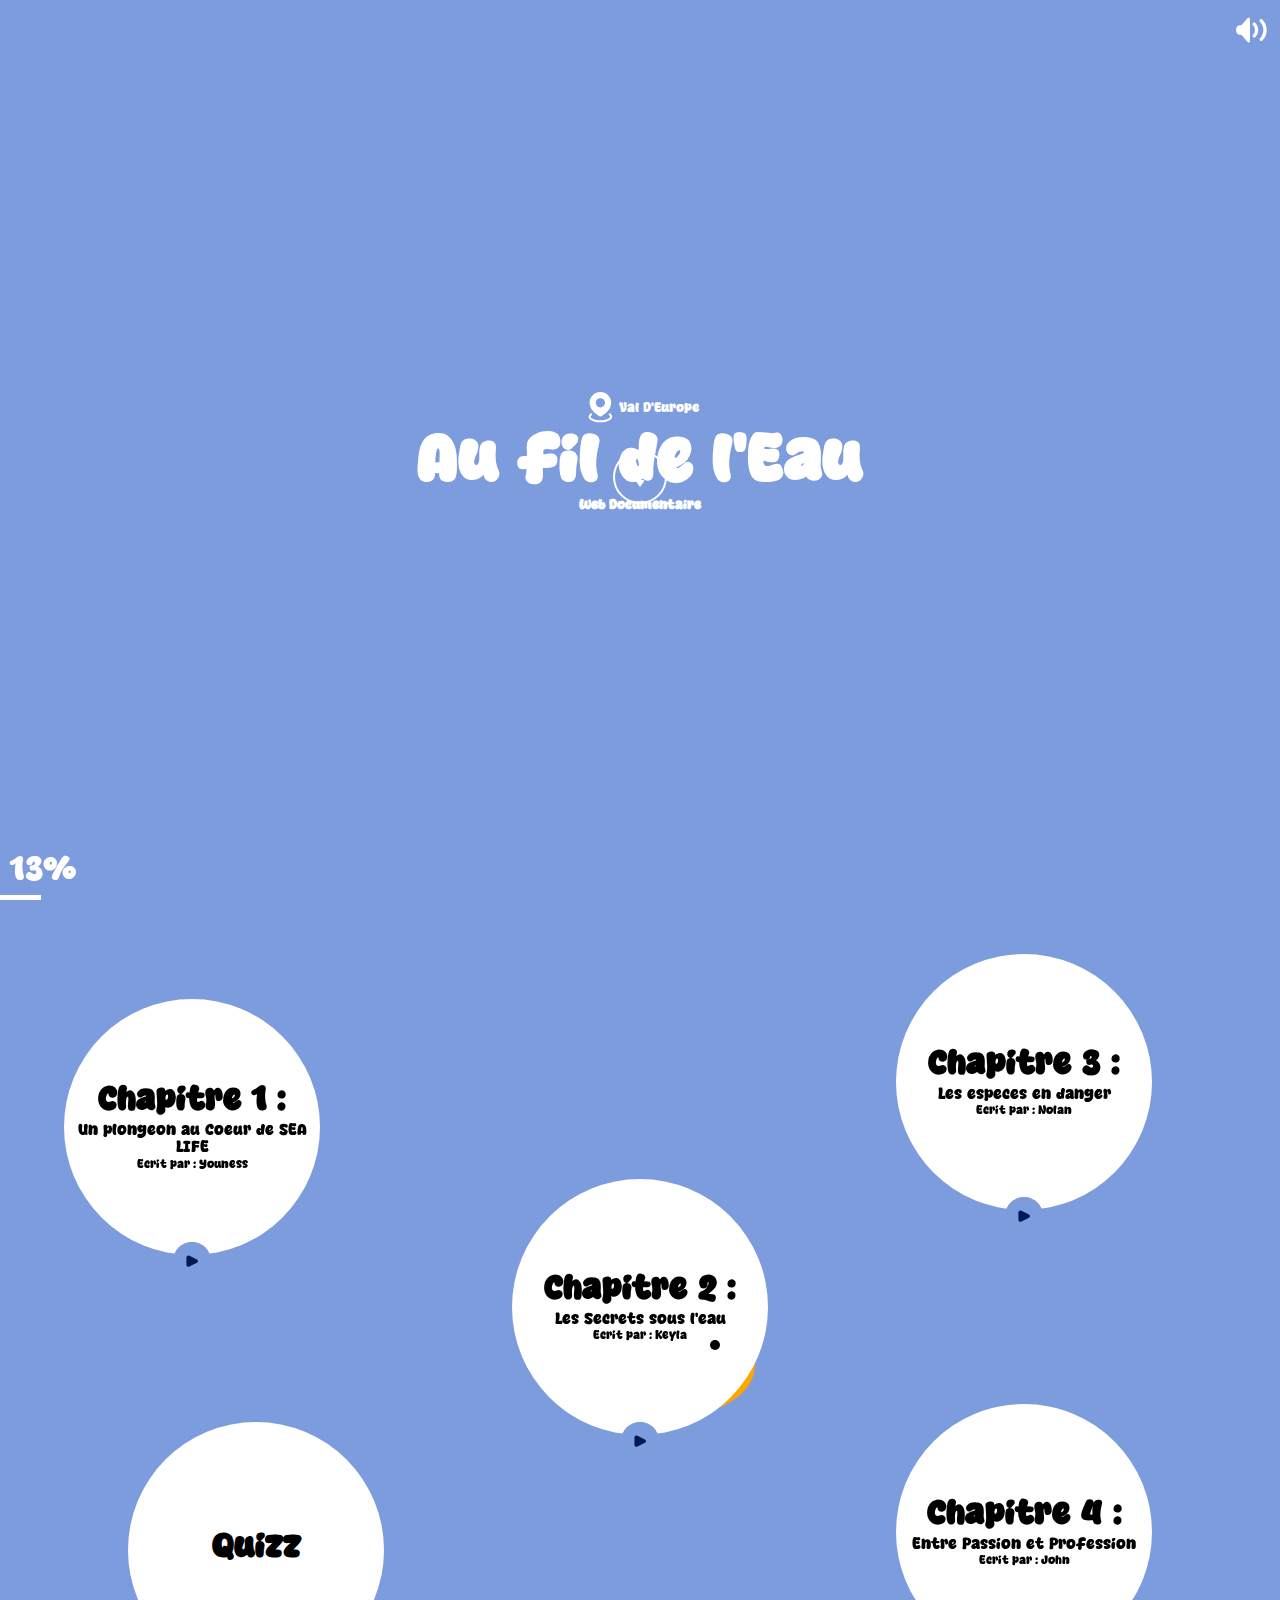
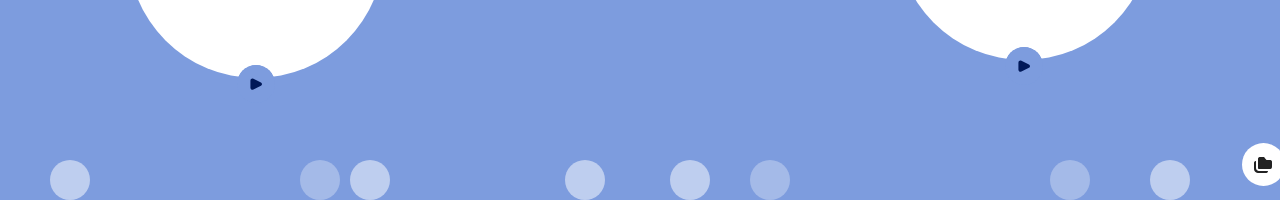
==== commit d9cecf42: "1" ====
--- a/Sea life/Index.html
+++ b/Sea life/Index.html
@@ -121,7 +121,7 @@
 					<div class="chapitre1">
 						<h1>Chapitre 1 :</h1>
 						<p class="historique">
-							Une plongeon au Coeur de SEA LIFE
+							Un plongeon au Coeur de SEA LIFE
 						</p>
 						<p class="auteur">Ecrit par : Youness</p>
 						<svg
